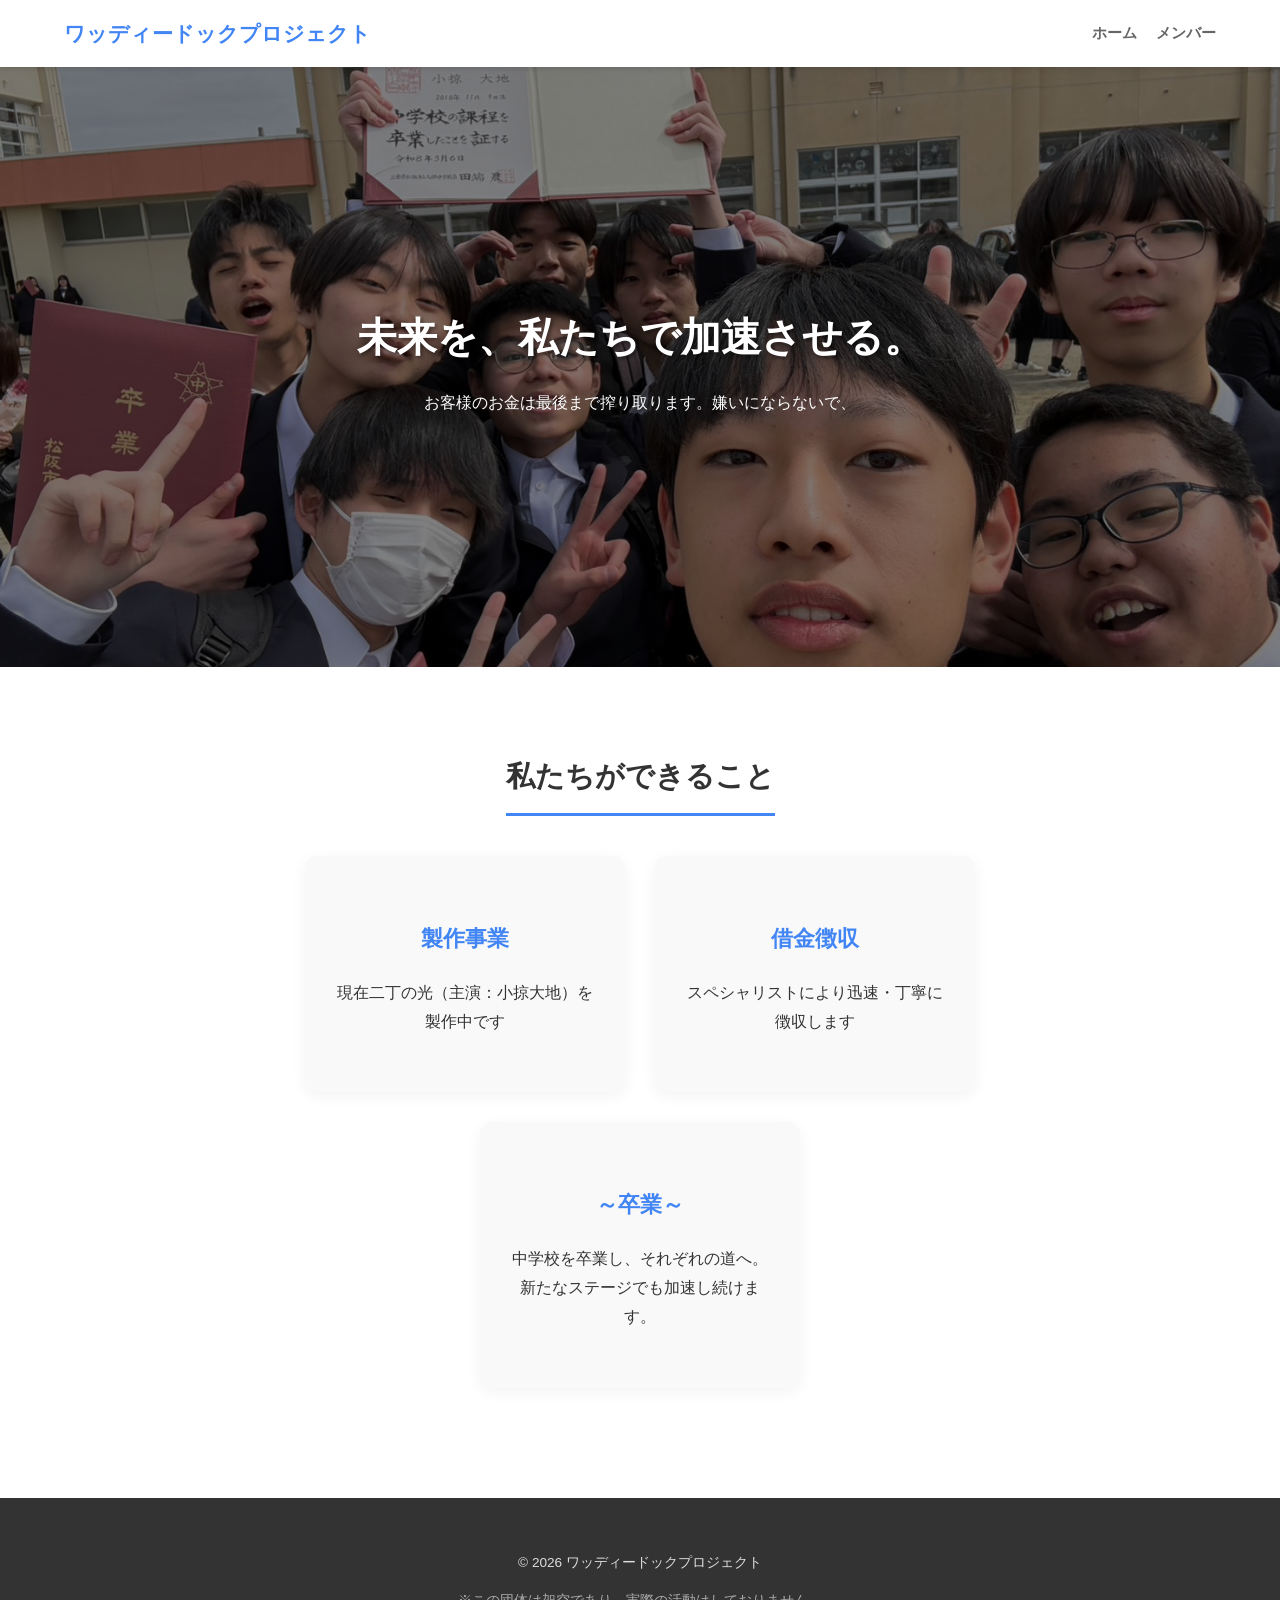
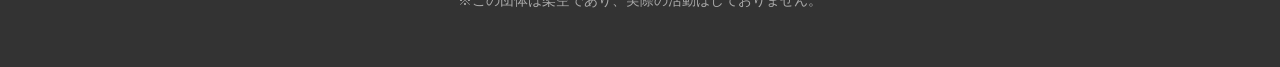
==== index.html @ afa7a7d2 "Update index.html" ====
<!DOCTYPE html>
<html lang="ja">
<head>
    <meta name="viewport" content="width=device-width, initial-scale=1.0">
    <meta charset="UTF-8">
    <title>ワッディードックプロジェクト</title>
    <link rel="stylesheet" href="style.css">
</head>
<body>
<header>
    <a href="index.html" class="logo">ワッディードックプロジェクト</a>
    <nav>
        <a href="index.html">ホーム</a>
        <a href="member.html">メンバー</a>
    </nav>
</header>

    <div class="hero">
        <div>
            <h1>未来を、私たちで加速させる。</h1>
            <p>お客様のお金は最後まで搾り取ります。嫌いにならないで、</p>
        </div>
    </div>

    <div class="section">
        <h2>私たちができること</h2>
        <div class="services">
            <div class="service-card">
                <h3>製作事業</h3>
                <p>現在二丁の光（主演：小掠大地）を製作中です</p>
            </div>
            <div class="service-card">
                <h3>借金徴収</h3>
                <p>スペシャリストにより迅速・丁寧に徴収します</p>
            </div>
            <div class="service-card">
                <h3>～卒業～</h3>
                <p>中学校を卒業し、それぞれの道へ。新たなステージでも加速し続けます。</p>
            </div>
        </div>
    </div>

    <footer>
        <p>&copy; 2026 ワッディードックプロジェクト</p>
        <p style="opacity: 0.7;">※この団体は架空であり、実際の活動はしておりません。</p>
    </footer>

</body>
</html>
---- style.css ----
/* --- 1. 設定：ここを変えるだけでサイト全体の色が変わる --- */
:root {
    --main-color: #4285f4;    /* サイトの主役の色（ロゴ、見出し、ボタン） */
    --accent-hover: #4285f4;  /* ホバー時などのアクセント色 */
    --text-black: #333333;    /* 文字の黒 */
    --text-gray: #666666;     /* 補足のグレー */
    --bg-light: #f9f9f9;      /* カードなどの背景色 */
}

/* --- 2. 基本スタイル --- */
* { box-sizing: border-box; }

body { 
    font-family: "Helvetica Neue", Arial, "Hiragino Kaku Gothic ProN", "Hiragino Sans", sans-serif; 
    margin: 0; 
    color: var(--text-black); 
    line-height: 1.8;
    word-wrap: break-word;
}

/* ヘッダー */
header { 
    background: #fff; 
    padding: 15px 5%; 
    display: flex; 
    justify-content: space-between; 
    align-items: center; 
    box-shadow: 0 2px 5px rgba(0,0,0,0.1);
    position: sticky;
    top: 0;
    z-index: 1000;
}

.logo { 
    font-size: 1.3em; 
    font-weight: bold; 
    color: var(--main-color); /* 変数を使用 */
    text-decoration: none;
}

nav a { 
    margin-left: 15px; 
    text-decoration: none; 
    color: var(--text-gray); 
    font-size: 0.95em; 
    font-weight: bold; 
}

nav a:hover { color: var(--accent-hover); }

/* メイン画像 */
.hero { 
    background: linear-gradient(rgba(0,0,0,0.5), rgba(0,0,0,0.5)), url(S__18055174.jpg); 
    background-size: cover; 
    background-position: center; 
    height: 60vh; 
    min-height: 600px;
    display: flex; 
    align-items: center; 
    justify-content: center; 
    color: white; 
    text-align: center; 
    padding: 0 20px;
}

.hero h1 { font-size: 2.5em; margin: 0 0 10px; text-shadow: 2px 2px 4px rgba(0,0,0,0.5); }

/* セクション共通 */
.section { padding: 60px 5%; max-width: 1100px; margin: auto; text-align: center; }

.section h2 { 
    border-bottom: 3px solid var(--main-color); /* 変数を使用 */
    display: inline-block; 
    margin-bottom: 40px; 
    padding-bottom: 10px;
    font-size: 1.8em;
}

/* サービスカード */
.services {
    display: flex;
    justify-content: center;
    gap: 30px;
    flex-wrap: wrap; 
    width: 100%;
}

.service-card {
    background: var(--bg-light); /* 変数を使用 */
    padding: 40px 30px; 
    border-radius: 12px;
    width: 320px; 
    box-shadow: 0 4px 15px rgba(0,0,0,0.05);
    transition: transform 0.3s;
    text-align: center;
}

.service-card:hover { transform: translateY(-5px); }

.service-card h3 { 
    color: var(--main-color); /* 変数を使用 */
    margin-bottom: 20px; 
    font-size: 1.4em; 
}

/* フッター */
footer { 
    background: var(--text-black); /* 変数を使用 */
    color: #ddd; 
    text-align: center; 
    padding: 40px 20px; 
    margin-top: 50px; 
    font-size: 0.85em;
}

/* --- 3. メンバー紹介ページ専用 --- */
.content { 
    padding: 40px 20px; 
    max-width: 800px; 
    margin: auto; 
    width: 100%;
}

.content h1 { 
    font-size: 1.8em; 
    border-left: 5px solid var(--main-color); /* 変数を使用 */
    padding-left: 15px; 
    margin-bottom: 30px; 
    text-align: left; 
}

ul { list-style: none; padding: 0; }

li { 
    padding: 12px 0; 
    border-bottom: 1px solid #eee; 
    font-size: 1.1em;
    text-align: left;
}

.back-home { 
    display: inline-block; 
    margin-top: 30px; 
    color: var(--main-color); /* 変数を使用 */
    text-decoration: none; 
    font-weight: bold; 
    padding: 10px 20px;
    border: 1px solid var(--main-color); /* 変数を使用 */
    border-radius: 5px;
    transition: 0.3s;
}

.back-home:hover {
    background: var(--main-color); /* 変数を使用 */
    color: white;
}

/* --- 4. スマホ用の最適化 --- */
@media (max-width: 768px) {
    header { padding: 15px 20px; flex-direction: column; gap: 10px; }
    nav a { margin: 0 10px; }
    .hero h1 { font-size: 1.8em; }
    .section { padding: 40px 20px; }
    .services { flex-direction: column; align-items: center; }
    .service-card { width: 95%; max-width: 100%; }
}
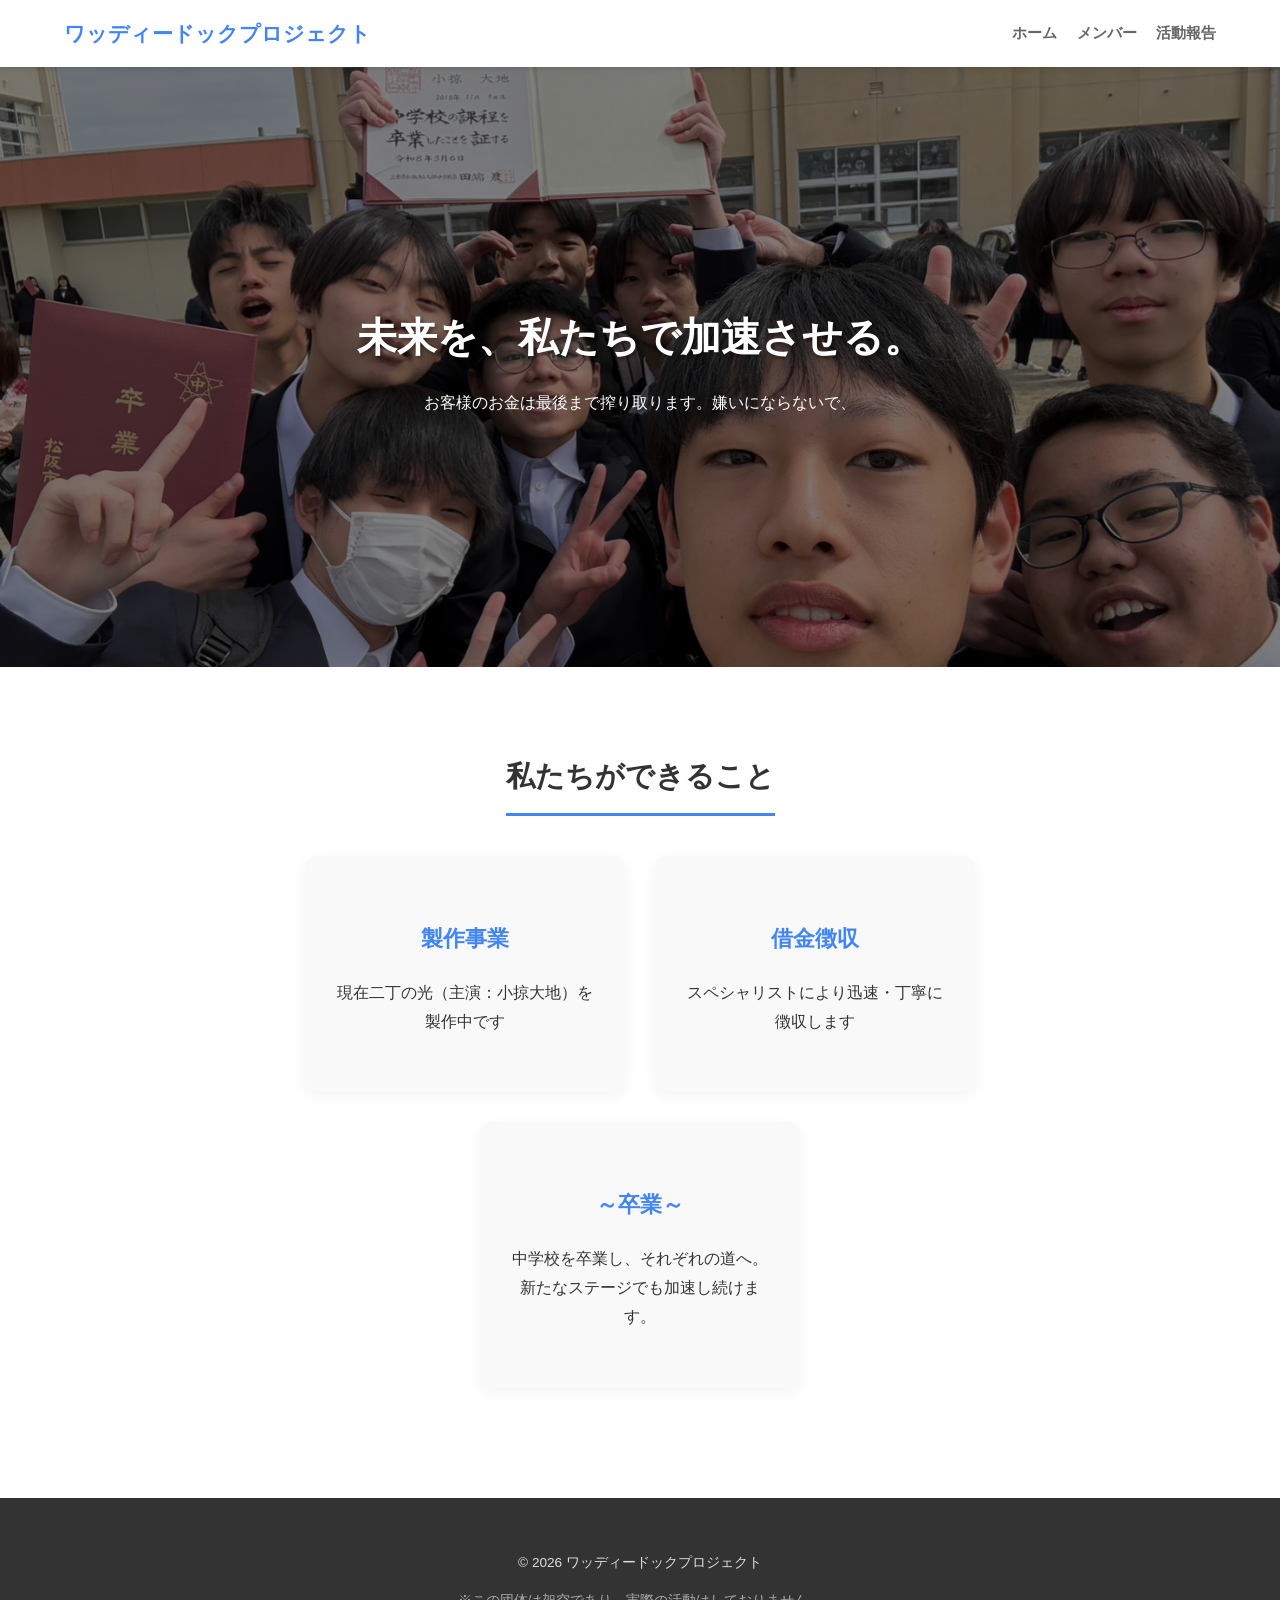
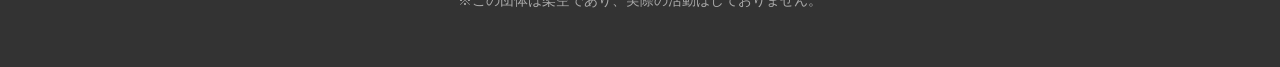
==== commit babf5f71: "Update index.html" ====
--- a/index.html
+++ b/index.html
@@ -12,6 +12,7 @@
     <nav>
         <a href="index.html">ホーム</a>
         <a href="member.html">メンバー</a>
+        <a href="blog.html">活動報告</a>
     </nav>
 </header>
 
@@ -49,3 +50,4 @@
 </html>
 
 
+
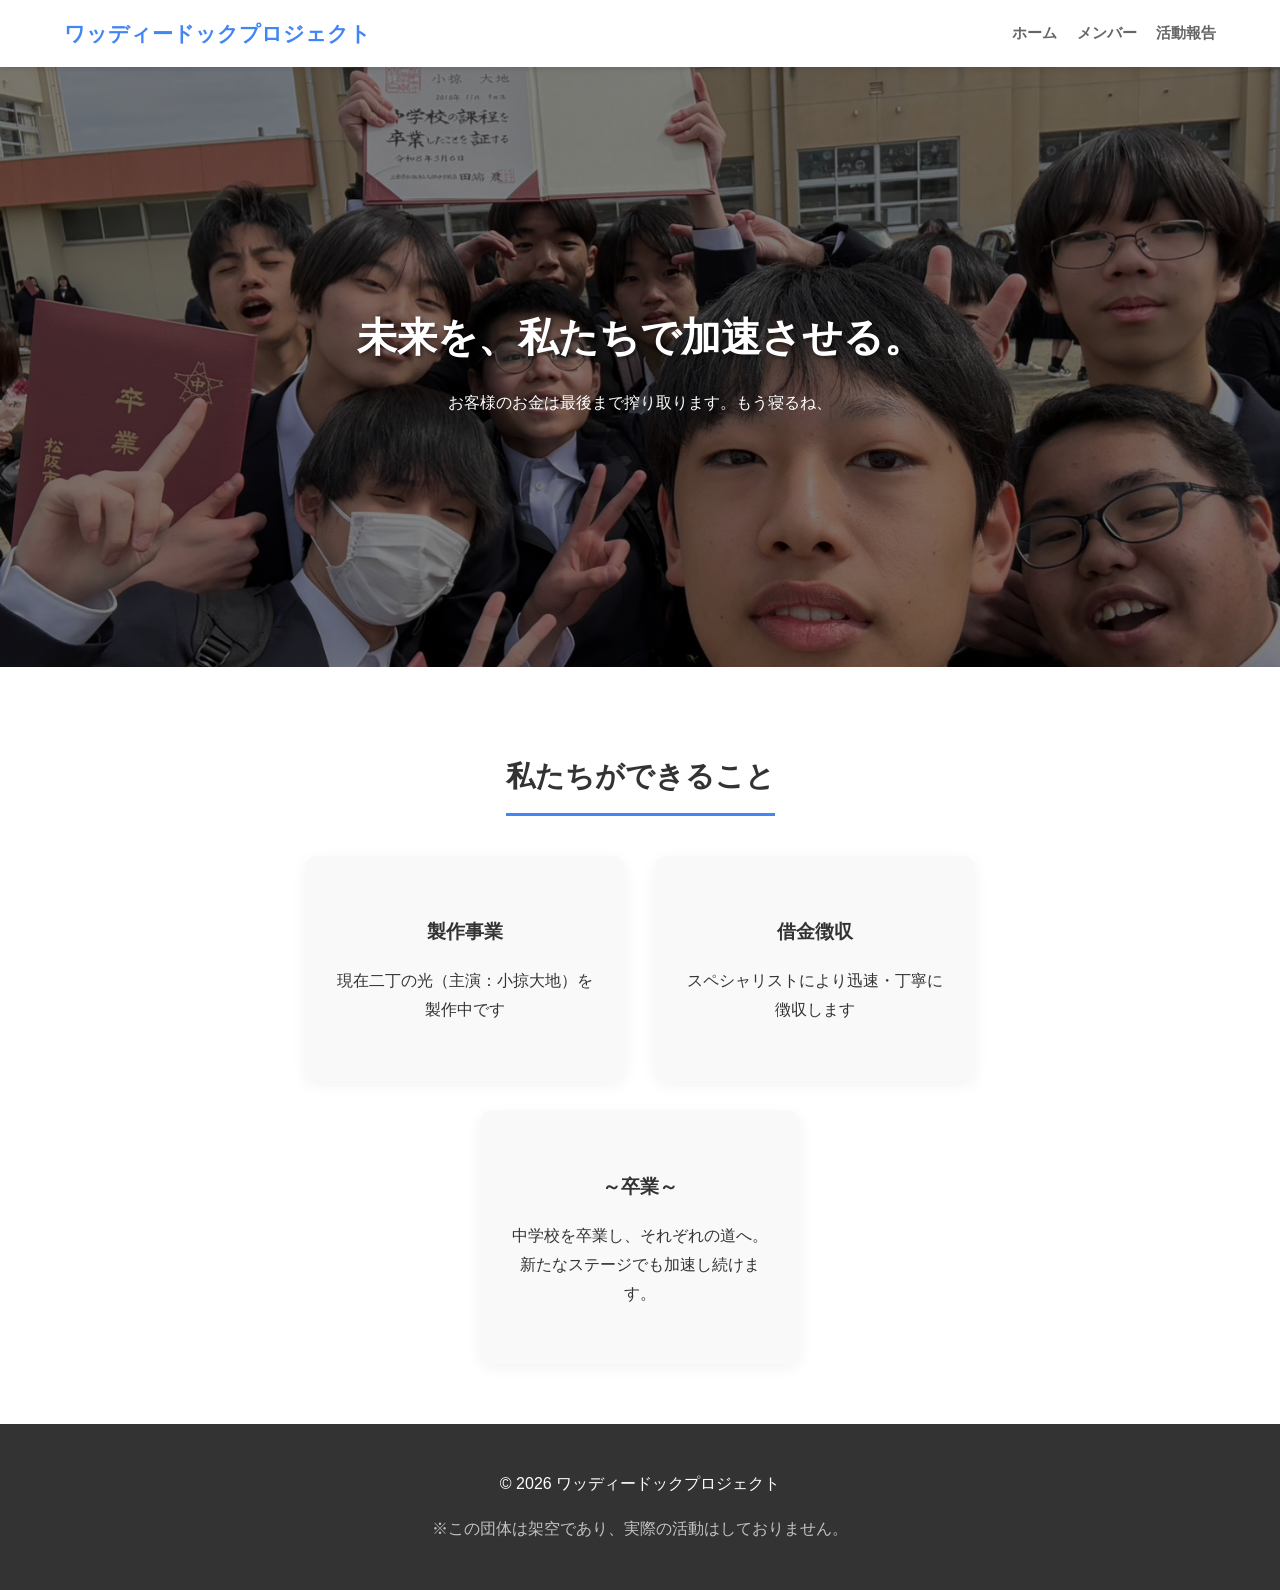
==== commit 0605f2e2: "Update index.html" ====
--- a/index.html
+++ b/index.html
@@ -19,7 +19,7 @@
     <div class="hero">
         <div>
             <h1>未来を、私たちで加速させる。</h1>
-            <p>お客様のお金は最後まで搾り取ります。嫌いにならないで、</p>
+            <p>お客様のお金は最後まで搾り取ります。もう寝るね、</p>
         </div>
     </div>
 
@@ -51,3 +51,4 @@
 
 
 
+
--- a/style.css
+++ b/style.css
@@ -1,22 +1,32 @@
-/* --- 1. 設定：ここを変えるだけでサイト全体の色が変わる --- */
+/* --- 1. 基本設定とフッター固定の魔法 --- */
+html, body {
+    margin: 0;
+    padding: 0;
+    height: 100%; /* 画面全体の高さを確保 */
+}
+
 :root {
-    --main-color: #4285f4;    /* サイトの主役の色（ロゴ、見出し、ボタン） */
-    --accent-hover: #4285f4;  /* ホバー時などのアクセント色 */
-    --text-black: #333333;    /* 文字の黒 */
-    --text-gray: #666666;     /* 補足のグレー */
-    --bg-light: #f9f9f9;      /* カードなどの背景色 */
-}
-
-/* --- 2. 基本スタイル --- */
+    --main-color: #4285f4;
+    --accent-hover: #4285f4;
+    --text-black: #333333;
+    --text-gray: #666666;
+    --bg-light: #f9f9f9;
+}
+
 * { box-sizing: border-box; }
 
 body { 
     font-family: "Helvetica Neue", Arial, "Hiragino Kaku Gothic ProN", "Hiragino Sans", sans-serif; 
-    margin: 0; 
     color: var(--text-black); 
     line-height: 1.8;
     word-wrap: break-word;
-}
+    /* フッターを下に押し出す設定 */
+    display: flex;
+    flex-direction: column;
+    min-height: 100vh;
+}
+
+/* --- 2. 各パーツのデザイン --- */
 
 /* ヘッダー */
 header { 
@@ -34,7 +44,7 @@
 .logo { 
     font-size: 1.3em; 
     font-weight: bold; 
-    color: var(--main-color); /* 変数を使用 */
+    color: var(--main-color);
     text-decoration: none;
 }
 
@@ -48,7 +58,18 @@
 
 nav a:hover { color: var(--accent-hover); }
 
-/* メイン画像 */
+/* メインコンテンツエリア（ここが伸びてフッターを押し下げます） */
+.content { 
+    padding: 40px 20px; 
+    max-width: 900px; 
+    margin: 0 auto; 
+    width: 100%;
+    flex: 1 0 auto; /* 余ったスペースを全部埋める */
+    box-sizing: border-box;
+    background-color: #ffffff;
+}
+
+/* インデックス専用：ヒーローエリア */
 .hero { 
     background: linear-gradient(rgba(0,0,0,0.5), rgba(0,0,0,0.5)), url(S__18055174.jpg); 
     background-size: cover; 
@@ -65,18 +86,17 @@
 
 .hero h1 { font-size: 2.5em; margin: 0 0 10px; text-shadow: 2px 2px 4px rgba(0,0,0,0.5); }
 
-/* セクション共通 */
+/* セクション設定 */
 .section { padding: 60px 5%; max-width: 1100px; margin: auto; text-align: center; }
 
 .section h2 { 
-    border-bottom: 3px solid var(--main-color); /* 変数を使用 */
+    border-bottom: 3px solid var(--main-color); 
     display: inline-block; 
     margin-bottom: 40px; 
     padding-bottom: 10px;
     font-size: 1.8em;
 }
 
-/* サービスカード */
 .services {
     display: flex;
     justify-content: center;
@@ -86,7 +106,7 @@
 }
 
 .service-card {
-    background: var(--bg-light); /* 変数を使用 */
+    background: var(--bg-light); 
     padding: 40px 30px; 
     border-radius: 12px;
     width: 320px; 
@@ -97,33 +117,10 @@
 
 .service-card:hover { transform: translateY(-5px); }
 
-.service-card h3 { 
-    color: var(--main-color); /* 変数を使用 */
-    margin-bottom: 20px; 
-    font-size: 1.4em; 
-}
-
-/* フッター */
-footer { 
-    background: var(--text-black); /* 変数を使用 */
-    color: #ddd; 
-    text-align: center; 
-    padding: 40px 20px; 
-    margin-top: 50px; 
-    font-size: 0.85em;
-}
-
-/* --- 3. メンバー紹介ページ専用 --- */
-.content { 
-    padding: 40px 20px; 
-    max-width: 800px; 
-    margin: auto; 
-    width: 100%;
-}
-
+/* 見出しとリストのデザイン */
 .content h1 { 
     font-size: 1.8em; 
-    border-left: 5px solid var(--main-color); /* 変数を使用 */
+    border-left: 5px solid var(--main-color); 
     padding-left: 15px; 
     margin-bottom: 30px; 
     text-align: left; 
@@ -141,21 +138,82 @@
 .back-home { 
     display: inline-block; 
     margin-top: 30px; 
-    color: var(--main-color); /* 変数を使用 */
+    color: var(--main-color); 
     text-decoration: none; 
     font-weight: bold; 
     padding: 10px 20px;
-    border: 1px solid var(--main-color); /* 変数を使用 */
+    border: 1px solid var(--main-color); 
     border-radius: 5px;
     transition: 0.3s;
 }
 
-.back-home:hover {
-    background: var(--main-color); /* 変数を使用 */
+/* --- 3. 活動報告（日記）のデザイン --- */
+.blog-item {
+    background: #fff;
+    border: none;
+    margin-bottom: 20px;
+    border-radius: 12px;
+    overflow: hidden;
+    box-shadow: 0 4px 15px rgba(0,0,0,0.08);
+    transition: transform 0.3s;
+    text-align: left;
+}
+
+.blog-item:hover {
+    transform: translateY(-3px);
+    box-shadow: 0 6px 20px rgba(0,0,0,0.12);
+}
+
+summary {
+    padding: 20px;
+    cursor: pointer;
+    list-style: none;
+    display: flex;
+    align-items: center;
+    gap: 15px;
+    font-weight: bold;
+    background: #fff;
+    outline: none;
+}
+
+summary::before {
+    content: "＋";
+    color: var(--main-color);
+    font-size: 1.2em;
+    transition: 0.3s;
+}
+
+details[open] summary::before { transform: rotate(45deg); }
+
+.blog-detail {
+    padding: 0 25px 25px;
+    border-top: 1px solid #f0f0f0;
+    color: #444;
+    line-height: 1.7;
+}
+
+.blog-detail img {
+    width: 100%;
+    max-width: 500px;
+    display: block;
+    margin: 20px auto;
+    border-radius: 8px;
+    border: 8px solid #fff;
+    box-shadow: 0 10px 25px rgba(0,0,0,0.15);
+    transform: rotate(-1deg);
+}
+
+/* --- 4. フッターの設定（一番下に固定） --- */
+footer {
+    background-color: #333;
     color: white;
-}
-
-/* --- 4. スマホ用の最適化 --- */
+    padding: 30px 20px;
+    text-align: center;
+    width: 100%;
+    flex-shrink: 0; /* フッターが潰れないようにする */
+}
+
+/* --- 5. スマホ用の最適化 --- */
 @media (max-width: 768px) {
     header { padding: 15px 20px; flex-direction: column; gap: 10px; }
     nav a { margin: 0 10px; }
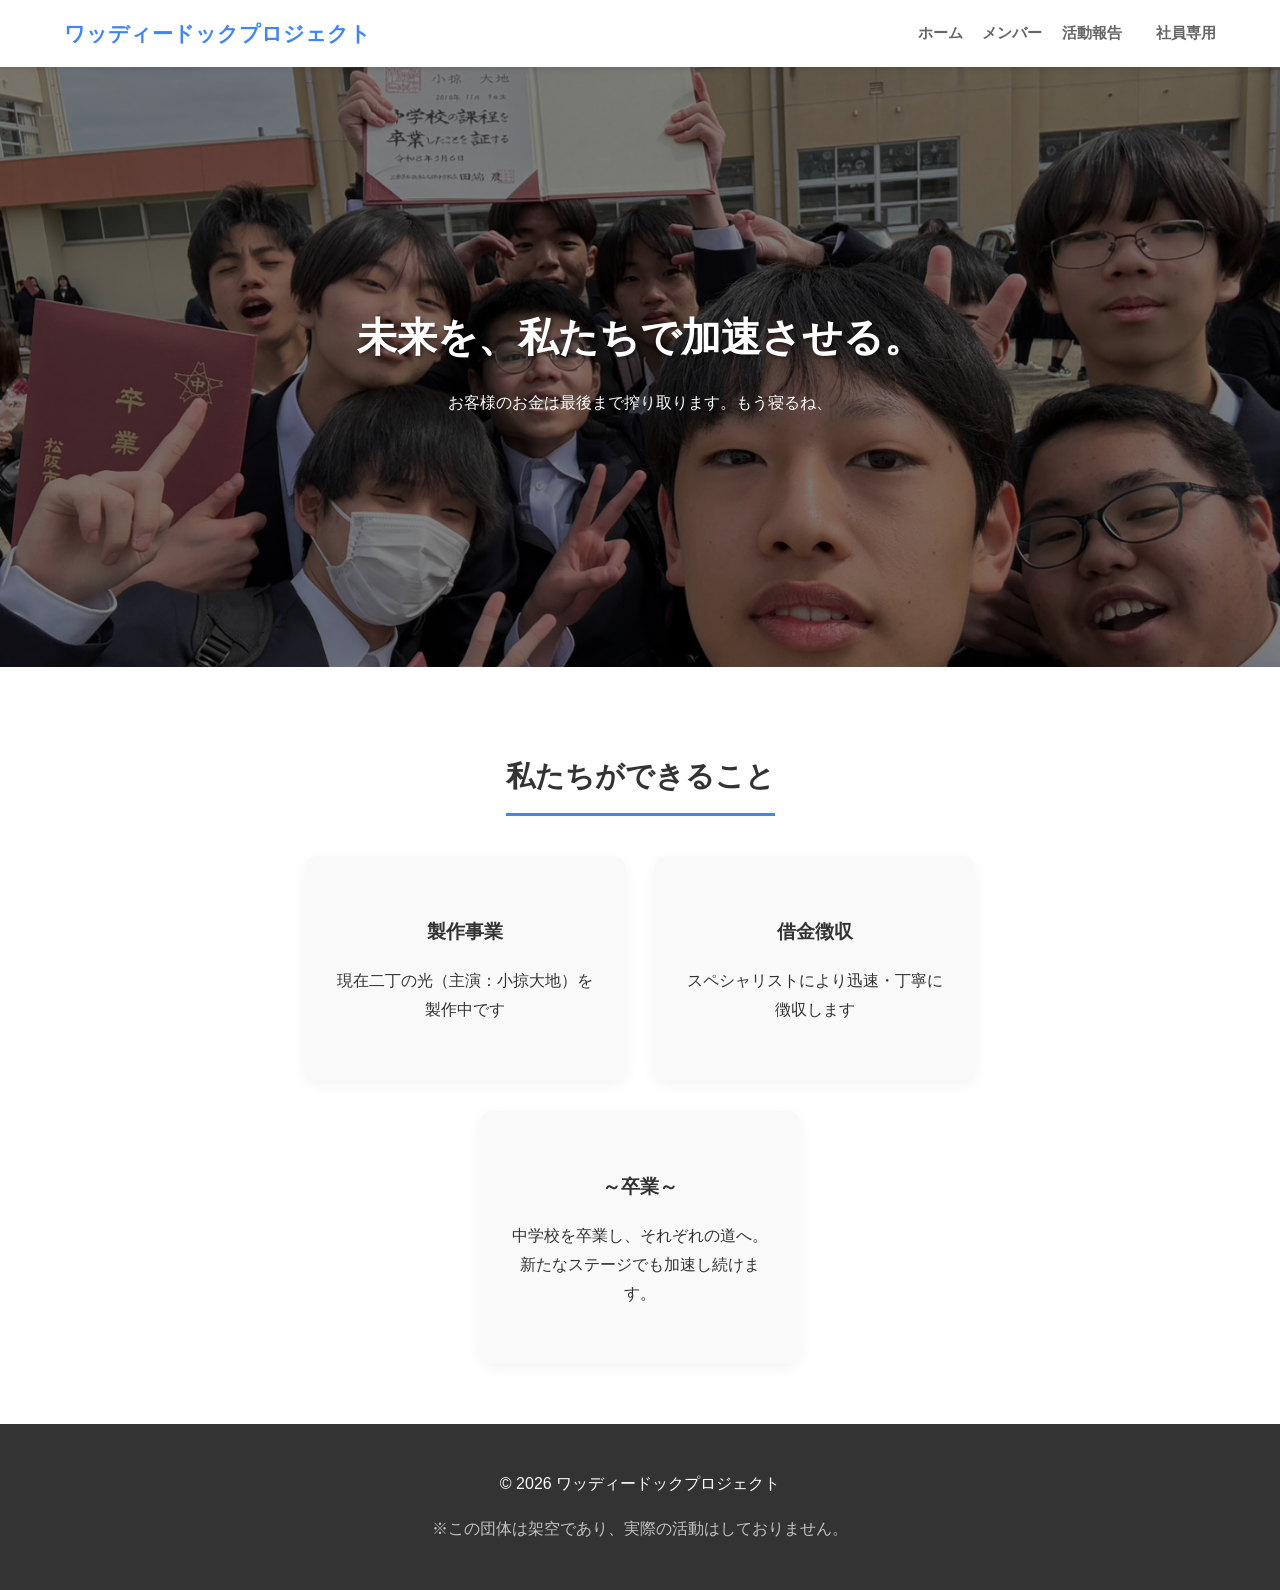
==== commit 0cdbe7c4: "Update index.html" ====
--- a/index.html
+++ b/index.html
@@ -13,6 +13,8 @@
         <a href="index.html">ホーム</a>
         <a href="member.html">メンバー</a>
         <a href="blog.html">活動報告</a>
+        <a href="index.html">    </a>
+        <a href="login.html">社員専用</a>
     </nav>
 </header>
 
@@ -52,3 +54,4 @@
 
 
 
+
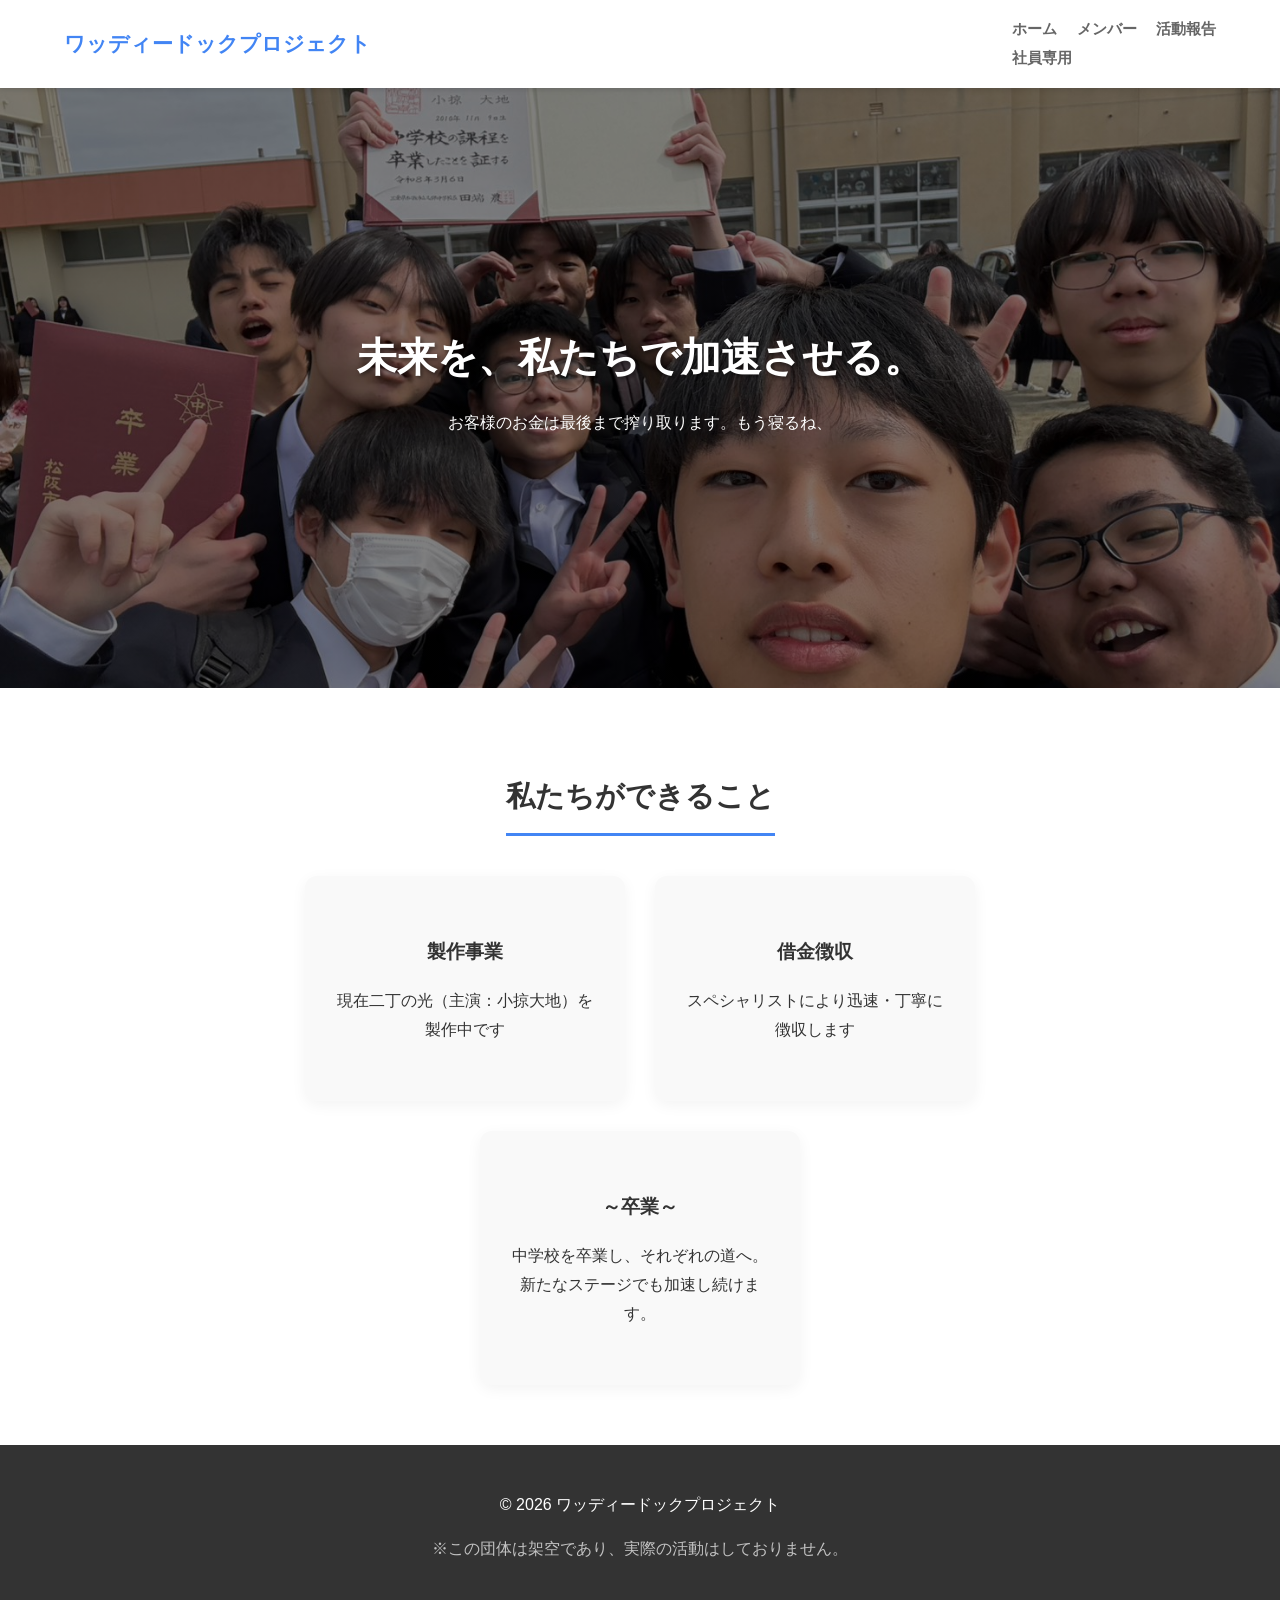
==== commit 652784bb: "Update index.html" ====
--- a/index.html
+++ b/index.html
@@ -13,8 +13,9 @@
         <a href="index.html">ホーム</a>
         <a href="member.html">メンバー</a>
         <a href="blog.html">活動報告</a>
-        <a href="index.html">    </a>
-        <a href="login.html">社員専用</a>
+        <div id="auth-button-area">
+        <a href="login.html" class="btn">社員専用</a>
+        </div>
     </nav>
 </header>
 
